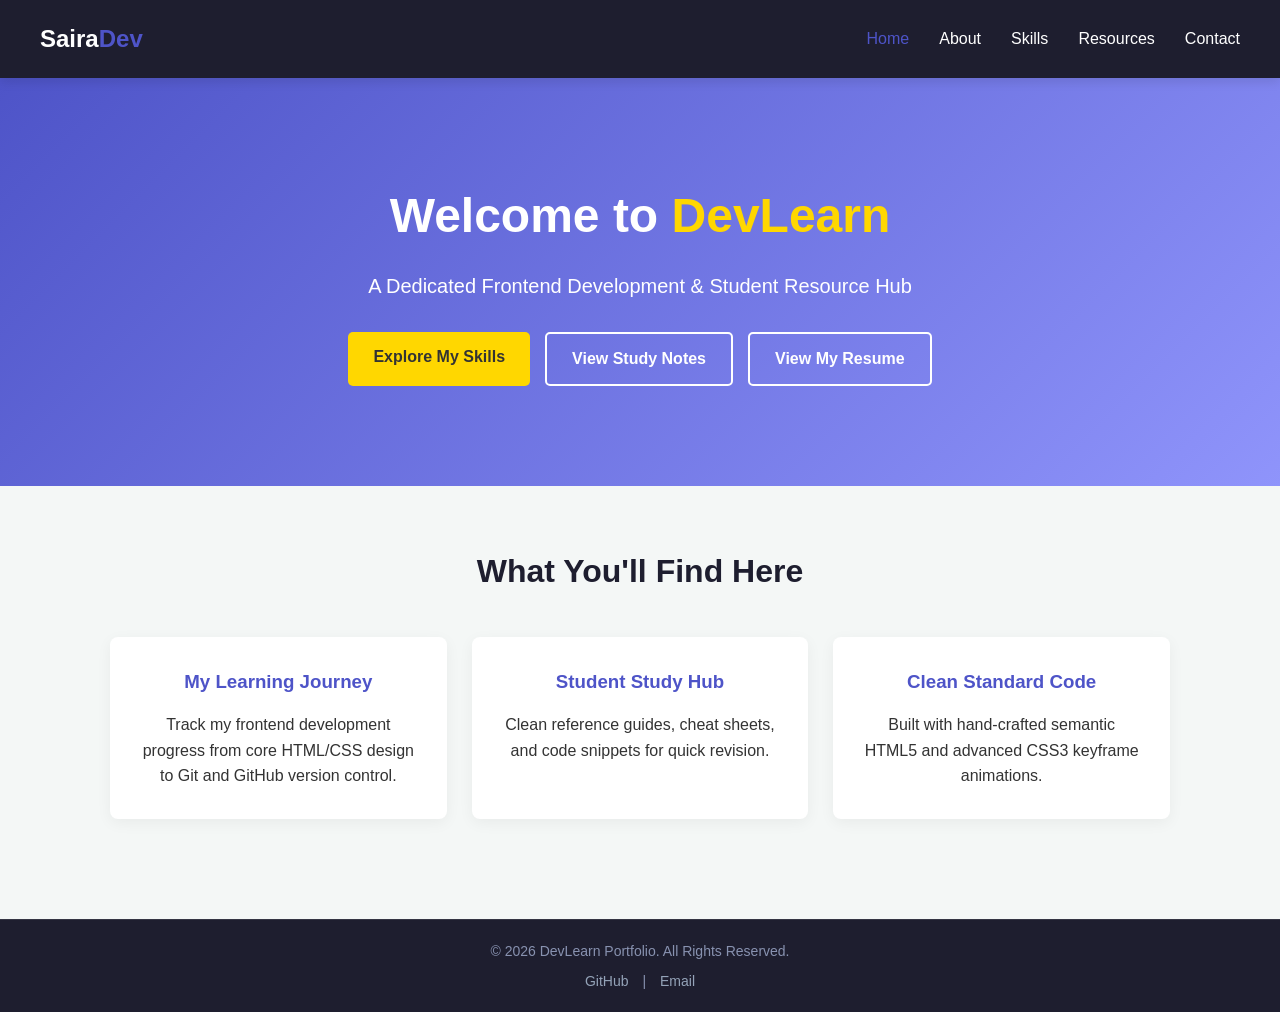
==== index.html @ e986c5b9 "Formatted document and cleaned code" ====
<!DOCTYPE html>
<html lang="en">

<head>
    <meta charset="UTF-8">
    <meta name="viewport" content="width=device-width, initial-scale=1.0">
    <title>Home - DevLearn Portfolio</title>
    <link rel="stylesheet" href="style.css">
</head>

<body>

    <!-- Header Navigation -->
    <header class="navbar">
        <div class="logo">Saira<span>Dev</span></div>

        <!-- Hidden checkbox and hamburger label for pure CSS mobile menu toggle -->
        <input type="checkbox" id="menu-btn" class="menu-btn">
        <label for="menu-btn" class="hamburger">
            <span class="bar"></span>
            <span class="bar"></span>
            <span class="bar"></span>
        </label>


        <nav>
            <ul class="nav-links">
                <li><a href="index.html" class="active">Home</a></li>
                <li><a href="about.html">About</a></li>
                <li><a href="skills.html">Skills</a></li>
                <li><a href="resources.html">Resources</a></li>
                <li><a href="contact.html">Contact</a></li>
            </ul>
        </nav>
    </header>

    <!-- Hero Section -->
    <section class="hero">
        <div class="hero-content">
            <h1>Welcome to <span class="highlight">DevLearn</span></h1>
            <p>A Dedicated Frontend Development & Student Resource Hub</p>
            <div class="btn-group">
                <a href="skills.html" class="btn primary-btn">Explore My Skills</a>
                <a href="resources.html" class="btn secondary-btn">View Study Notes</a>
                <a href="https://sayra26908.github.io/my-first-project/" class="btn secondary-btn" target="_blank">View
                    My Resume</a>
            </div>
        </div>
    </section>

    <!-- Quick Overview Section -->
    <section class="overview">
        <h2>What You'll Find Here</h2>
        <div class="overview-grid">
            <div class="overview-card">
                <h3>My Learning Journey</h3>
                <p>Track my frontend development progress from core HTML/CSS design to Git and GitHub version control.
                </p>
            </div>
            <div class="overview-card">
                <h3>Student Study Hub</h3>
                <p>Clean reference guides, cheat sheets, and code snippets for quick revision.</p>
            </div>
            <div class="overview-card">
                <h3>Clean Standard Code</h3>
                <p>Built with hand-crafted semantic HTML5 and advanced CSS3 keyframe animations.</p>
            </div>
        </div>
    </section>

    <!-- Footer with Social Links -->
    <footer class="site-footer">
        <p>&copy; 2026 DevLearn Portfolio. All Rights Reserved.</p>
        <div class="footer-socials">
            <a href="https://github.com/sayra26908" target="_blank">GitHub</a> |
            <a href="mailto:saira1235za@gmail.com">Email</a>
        </div>
    </footer>

</body>

</html>
---- style.css ----
/* Global Reset & Styling */
* {
    margin: 0;
    padding: 0;
    box-sizing: border-box;
    font-family: 'Segoe UI', Tahoma, Geneva, Verdana, sans-serif;
}

body {
    background-color: #f4f7f6;
    color: #333;
    line-height: 1.6;
}

/* Header & Navigation */
.navbar {
    display: flex;
    justify-content: space-between;
    align-items: center;
    background: #1e1e2f;
    padding: 20px 40px;
    color: white;
    position: sticky;
    top: 0;
    z-index: 1000;
    box-shadow: 0 4px 10px rgba(0, 0, 0, 0.1);
}

.logo {
    font-size: 24px;
    font-weight: bold;
}

.logo span {
    color: #4e54c8;
}

.nav-links {
    list-style: none;
    display: flex;
    gap: 30px;
    align-items: center;
}

.nav-links a {
    text-decoration: none;
    color: #fff;
    font-weight: 500;
    transition: color 0.3s ease;
}

.nav-links a:hover,
.nav-links a.active {
    color: #4e54c8;
}

/* Hero Section with Animation */
.hero {
    background: linear-gradient(135deg, #4e54c8, #8f94fb);
    color: white;
    text-align: center;
    padding: 100px 20px;
    animation: fadeIn 1.5s ease-in-out;
}

.hero-content h1 {
    font-size: 48px;
    margin-bottom: 15px;
}

.hero-content .highlight {
    color: #ffd700;
}

.hero-content p {
    font-size: 20px;
    margin-bottom: 30px;
}

.btn-group {
    display: flex;
    justify-content: center;
    gap: 15px;
}

.btn {
    display: inline-block;
    padding: 12px 25px;
    border-radius: 5px;
    text-decoration: none;
    font-weight: bold;
    transition: transform 0.3s ease, box-shadow 0.3s ease;
}

.primary-btn {
    background-color: #ffd700;
    color: #333;
}

.secondary-btn {
    background-color: transparent;
    border: 2px solid white;
    color: white;
}

.btn:hover {
    transform: translateY(-3px);
    box-shadow: 0 8px 15px rgba(0, 0, 0, 0.2);
}

/* Overview Section */
.overview {
    padding: 60px 20px;
    text-align: center;
    max-width: 1100px;
    margin: 0 auto;
}

.overview h2 {
    font-size: 32px;
    margin-bottom: 40px;
    color: #1e1e2f;
}

.overview-grid {
    display: grid;
    grid-template-columns: repeat(auto-fit, minmax(300px, 1fr));
    gap: 25px;
}

.overview-card {
    background: white;
    padding: 30px;
    border-radius: 8px;
    box-shadow: 0 4px 15px rgba(0, 0, 0, 0.05);
    transition: transform 0.3s ease, box-shadow 0.3s ease;
}

.overview-card:hover {
    transform: translateY(-5px);
    box-shadow: 0 10px 25px rgba(0, 0, 0, 0.1);
}

.overview-card h3 {
    margin-bottom: 15px;
    color: #4e54c8;
}

/* Page Header Section (For About, Skills, etc.) */
.page-header {
    background: linear-gradient(135deg, #1e1e2f, #4e54c8);
    color: white;
    text-align: center;
    padding: 60px 20px;
}

.page-header h1 {
    font-size: 38px;
    margin-bottom: 10px;
}

.page-header .highlight {
    color: #ffd700;
}

/* About Container & Cards */
.about-container {
    max-width: 900px;
    margin: 40px auto;
    padding: 0 20px;
    display: flex;
    flex-direction: column;
    gap: 25px;
}

.about-card {
    background: white;
    padding: 30px;
    border-radius: 8px;
    box-shadow: 0 4px 15px rgba(0, 0, 0, 0.05);
    border-left: 5px solid #4e54c8;
    transition: transform 0.3s ease;
}

.about-card:hover {
    transform: translateX(5px);
}

.about-card h2 {
    color: #1e1e2f;
    margin-bottom: 15px;
}

.about-card ul {
    list-style: square;
    padding-left: 20px;
}

.about-card ul li {
    margin-bottom: 10px;
}

/* Footer */
footer {
    text-align: center;
    background: #1e1e2f;
    color: white;
    padding: 20px;
    margin-top: 50px;
}

/* Keyframe Animations */
@keyframes fadeIn {
    from {
        opacity: 0;
        transform: translateY(-20px);
    }

    to {
        opacity: 1;
        transform: translateY(0);
    }
}

/* Skills Page Styling */
.skills-container {
    max-width: 1100px;
    margin: 50px auto;
    padding: 0 20px;
}

.skills-grid {
    display: grid;
    grid-template-columns: repeat(auto-fit, minmax(240px, 1fr));
    gap: 25px;
}

.skill-card {
    background: white;
    padding: 30px;
    border-radius: 10px;
    text-align: center;
    box-shadow: 0 4px 15px rgba(0, 0, 0, 0.05);
    transition: transform 0.3s ease, box-shadow 0.3s ease;
}

.skill-card:hover {
    transform: translateY(-8px);
    box-shadow: 0 12px 20px rgba(78, 84, 200, 0.15);
}

.skill-icon {
    font-size: 40px;
    margin-bottom: 15px;
}

.skill-card h3 {
    color: #1e1e2f;
    margin-bottom: 10px;
}

.skill-card p {
    color: #666;
    font-size: 14px;
}

/* Upcoming JavaScript Skill Card Styling */
.upcoming-skill {
    border: 2px dashed #4e54c8;
    background: #f0f2ff;
}

/* Resources Page Styling */
.resources-container {
    max-width: 1000px;
    margin: 40px auto;
    padding: 0 20px;
    display: flex;
    flex-direction: column;
    gap: 30px;
}

.resource-card {
    background: white;
    padding: 30px;
    border-radius: 10px;
    box-shadow: 0 4px 15px rgba(0, 0, 0, 0.05);
    border-left: 5px solid #4e54c8;
}

.resource-card h2 {
    color: #1e1e2f;
    margin-bottom: 12px;
    font-size: 22px;
}

.resource-card h3 {
    color: #4e54c8;
    margin: 15px 0 10px 0;
    font-size: 16px;
}

.resource-card p {
    color: #555;
    margin-bottom: 15px;
    line-height: 1.6;
}

.resource-list {
    list-style-type: none;
    padding: 0;
}

.resource-list li {
    padding: 8px 0;
    border-bottom: 1px solid #eee;
    color: #444;
}

.resource-list code {
    background: #f0f2ff;
    color: #4e54c8;
    padding: 2px 6px;
    border-radius: 4px;
    font-weight: bold;
}

/* Code Boxes Styling */
.code-box,
.code-block {
    background: #1e1e2f;
    color: #00f2fe;
    padding: 15px 20px;
    border-radius: 6px;
    font-family: 'Courier New', Courier, monospace;
    font-size: 14px;
    overflow-x: auto;
    line-height: 1.6;
}

.code-box p {
    margin: 6px 0;
    color: #fff;
}

.code-box code {
    color: #4facfe;
    font-weight: bold;
}

/* Contact Page Styling */
.contact-container {
    width: 100%;
    max-width: 1200px;
    margin: 40px auto;
    padding: 0 20px;
    display: grid;
    grid-template-columns: 1fr 1.5fr;
    gap: 30px;
    justify-content: center;
}


.contact-info {
    background: #1e1e2f;
    color: white;
    padding: 30px;
    border-radius: 10px;
    display: flex;
    flex-direction: column;
    gap: 20px;
}

.contact-info h2 {
    color: #00f2fe;
    font-size: 24px;
}

.contact-info p {
    color: #ccc;
    line-height: 1.6;
}

.info-item h3 {
    color: #4e54c8;
    font-size: 16px;
    margin-bottom: 5px;
}

.info-item p {
    color: #fff;
    font-weight: 500;
}

.contact-form-card {
    background: white;
    padding: 30px;
    border-radius: 10px;
    box-shadow: 0 4px 15px rgba(0, 0, 0, 0.05);
}

.contact-form-card h2 {
    color: #1e1e2f;
    margin-bottom: 20px;
}

.form-group {
    margin-bottom: 18px;
}

.form-group label {
    display: block;
    margin-bottom: 6px;
    color: #333;
    font-weight: bold;
    font-size: 14px;
}

.form-group input,
.form-group textarea {
    width: 100%;
    padding: 12px;
    border: 1px solid #ccc;
    border-radius: 6px;
    font-size: 14px;
    font-family: inherit;
    transition: border-color 0.3s ease;
}

.form-group input:focus,
.form-group textarea:focus {
    outline: none;
    border-color: #4e54c8;
}

.btn-submit {
    background: linear-gradient(135deg, #4e54c8, #00f2fe);
    color: white;
    padding: 12px 25px;
    border: none;
    border-radius: 6px;
    font-size: 16px;
    font-weight: bold;
    cursor: pointer;
    transition: opacity 0.3s ease;
    width: 100%;
}

.btn-submit:hover {
    opacity: 0.9;
}

/* ---  Smooth Hover Animation for Buttons --- */
.btn {
    transition: transform 0.3s ease, box-shadow 0.3s ease;
}

.btn:hover {
    transform: translateY(-3px);
    box-shadow: 0 6px 15px rgba(0, 242, 254, 0.3);
}

/* --- Clean Footer Style --- */
.site-footer {
    text-align: center;
    padding: 20px 0;
    margin-top: 40px;
    border-top: 1px solid rgba(255, 255, 255, 0.1);
    color: #8892b0;
    font-size: 14px;
}

.journey-item {
    margin-top: 10px;
}

/* --- Footer Social Links Styling --- */
.site-footer .footer-socials {
    margin-top: 8px;
}

.site-footer .footer-socials a {
    color: #94a3b8;
    margin: 0 10px;
    text-decoration: none;
    transition: color 0.3s ease;
}

.site-footer .footer-socials a:hover {
    color: #007bff;
}

/* --- Download/View CV Card Styling --- */
.cv-card {
    text-align: center;
}

.cv-card p {
    margin-bottom: 15px;
    color: #4a5568;
}

.download-btn {
    display: inline-block;
    background-color: #007bff;
    color: #ffffff;
    padding: 10px 24px;
    border-radius: 6px;
    text-decoration: none;
    font-weight: bold;
    transition: background-color 0.3s ease;
}

.download-btn:hover {
    background-color: #0056b3;
}

/* --- Contact Page Link Styling --- */
.contact-info a {
    color: #ffffff;
    text-decoration: none;
    transition: color 0.3s ease;
}

.contact-info a:hover {
    color: #007bff;
    text-decoration: underline;
}

/* --- Personal Profile Card & Avatar Styling --- */
.profile-card {
    text-align: center;
}

.profile-avatar {
    width: 150px;
    height: 150px;
    border-radius: 50%;
    border: 3px solid #007bff;
    box-shadow: 0 4px 12px rgba(0, 123, 255, 0.25);
    object-fit: cover;
    margin: 0 auto 15px auto;
    display: block;
}

/* Hide the checkbox from the screen */
.menu-btn {
    display: none;
}

/* Hamburger Icon Styling */
.hamburger {
    display: none;
    flex-direction: column;
    cursor: pointer;
    gap: 5px;
}

.hamburger .bar {
    width: 25px;
    height: 3px;
    background-color: #ffffff;
    border-radius: 2px;
    transition: all 0.3s ease;
}


/* ==========================================
   COMPLETE RESPONSIVE DESIGN (MEDIA QUERIES)
   ========================================== */

/* 1. Laptops & Large Tablets (max-width: 992px) */
@media (max-width: 992px) {

    .about-container,
    .skills-container,
    .resources-container,
    .contact-container {
        grid-template-columns: repeat(2, 1fr);
        /* 3 ya 4 columns ko 2 columns mein convert karega */
        gap: 20px;
        padding: 20px;
    }
}

/* 2. Tablets & Small Screens (max-width: 768px) */
@media (max-width: 768px) {
    .navbar {
        position: relative;
        padding: 15px 20px;
        display: flex;
        justify-content: space-between;
        /* Mobile view mein bhi right side par rakhne ke liye */
        align-items: center;
    }

    .hamburger {
        display: flex;
        /* Show 3 lines icon on mobile screens */
    }

    /* Menu initially hidden off-screen */
    .nav-links {
        position: absolute;
        top: 70px;
        right: -100%;
        width: 220px;
        background-color: #1e1e2f;
        flex-direction: column;
        padding: 20px;
        border-radius: 8px;
        box-shadow: 0 10px 20px rgba(0, 0, 0, 0.4);
        gap: 20px;
        transition: right 0.4s ease;
        z-index: 1001;
    }

    /* --- Toggle Menu when Checkbox is Checked --- */
    .menu-btn:checked~nav .nav-links {
        right: 20px;
    }

    /* Transform Hamburger Icon to 'X' (Cross) when Checked */
    .menu-btn:checked~.hamburger .bar:nth-child(1) {
        transform: translateY(8px) rotate(45deg);
    }

    .menu-btn:checked~.hamburger .bar:nth-child(2) {
        opacity: 0;
    }

    .menu-btn:checked~.hamburger .bar:nth-child(3) {
        transform: translateY(-8px) rotate(-45deg);
    }
}

/* 3. Mobile Phones (max-width: 600px) */
@media (max-width: 600px) {

    /* All Containers convert to 1 Column (Single Column Layout) */
    .about-container,
    .skills-container,
    .resources-container,
    .contact-container {
        grid-template-columns: 1fr;
        /* Saare cards ek ke neeche ek aayenge */
        padding: 15px 10px;
        gap: 15px;
    }

    /* Personal Profile & Avatar Responsiveness */
    .profile-card {
        padding: 20px 15px;
    }

    .profile-avatar {
        width: 120px;
        /* Mobile screen par avatar image ka size thoda adjust hoga */
        height: 120px;
        margin-bottom: 12px;
    }

    .profile-introduction {
        flex-direction: column;
        text-align: center;
    }

    /* Footer Responsiveness */
    .site-footer {
        padding: 20px 10px;
        font-size: 14px;
    }

    .footer-socials {
        margin-top: 8px;
    }
}
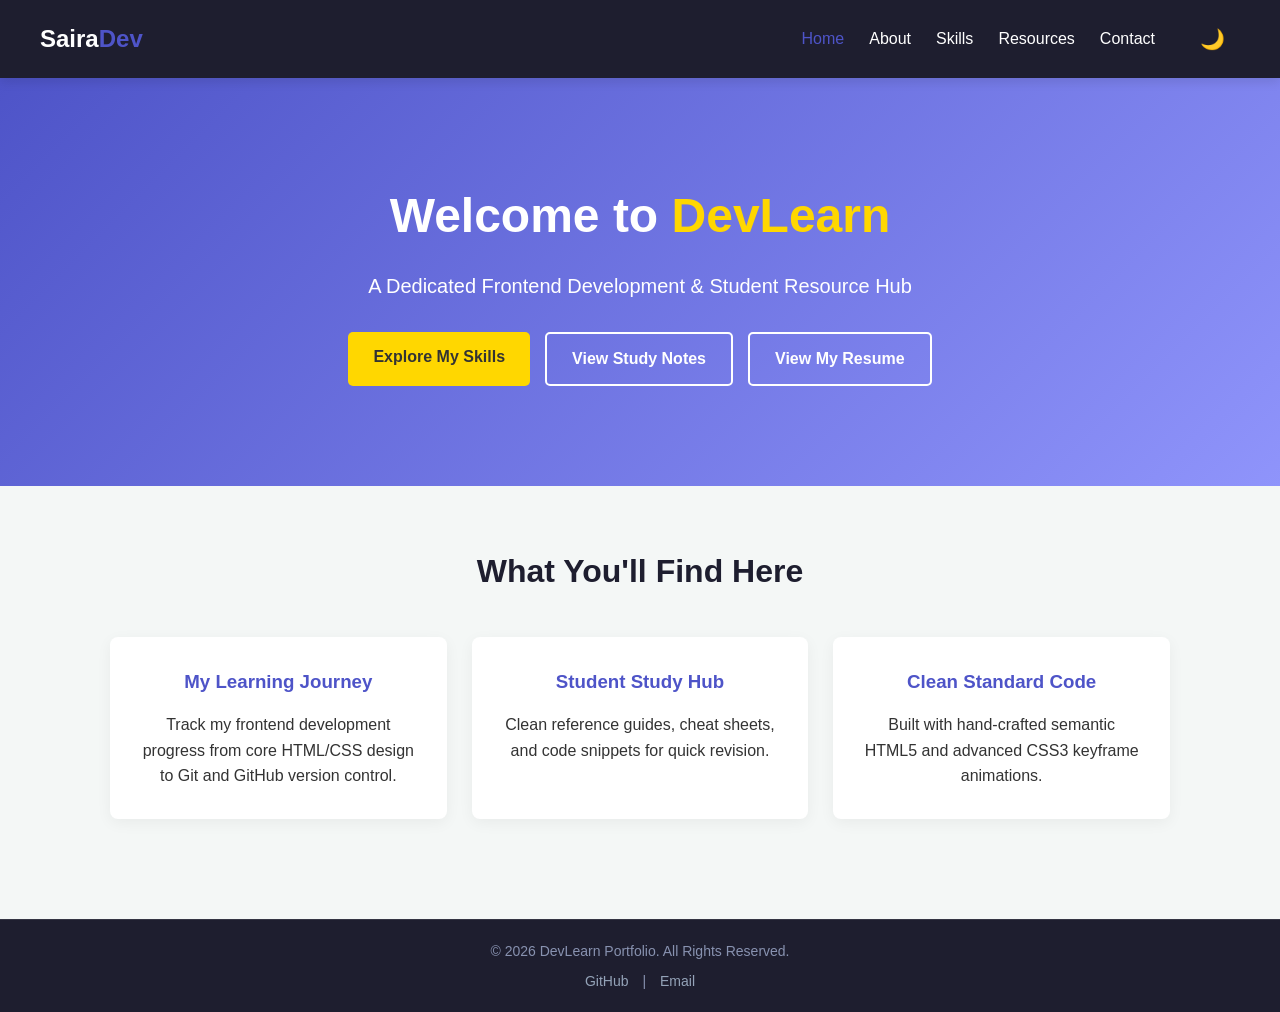
==== commit 055b6ee5: "navbar and dark mode layout fixed" ====
--- a/index.html
+++ b/index.html
@@ -13,25 +13,32 @@
     <!-- Header Navigation -->
     <header class="navbar">
         <div class="logo">Saira<span>Dev</span></div>
-
-        <!-- Hidden checkbox and hamburger label for pure CSS mobile menu toggle -->
-        <input type="checkbox" id="menu-btn" class="menu-btn">
-        <label for="menu-btn" class="hamburger">
-            <span class="bar"></span>
-            <span class="bar"></span>
-            <span class="bar"></span>
-        </label>
+        <div class="nav-right-group">
+            <!-- Hidden checkbox and hamburger label for pure CSS mobile menu toggle -->
+            <input type="checkbox" id="menu-btn" class="menu-btn">
+            <label for="menu-btn" class="hamburger">
+                <span class="bar"></span>
+                <span class="bar"></span>
+                <span class="bar"></span>
+            </label>
 
 
-        <nav>
-            <ul class="nav-links">
-                <li><a href="index.html" class="active">Home</a></li>
-                <li><a href="about.html">About</a></li>
-                <li><a href="skills.html">Skills</a></li>
-                <li><a href="resources.html">Resources</a></li>
-                <li><a href="contact.html">Contact</a></li>
-            </ul>
-        </nav>
+            <nav>
+                <ul class="nav-links">
+                    <li><a href="index.html" class="active">Home</a></li>
+                    <li><a href="about.html">About</a></li>
+                    <li><a href="skills.html">Skills</a></li>
+                    <li><a href="resources.html">Resources</a></li>
+                    <li><a href="contact.html">Contact</a></li>
+                </ul>
+            </nav>
+            <!-- Pure CSS Dark Mode Toggle Checkbox & Icon -->
+            <input type="checkbox" id="dark-btn" class="dark-btn">
+            <label for="dark-btn" class="dark-icon" aria-label="Toggle dark mode">
+                <span class="moon">🌙</span>
+                <span class="sun">☀️</span>
+            </label>
+        </div>
     </header>
 
     <!-- Hero Section -->
--- a/style.css
+++ b/style.css
@@ -564,31 +564,173 @@
     transition: all 0.3s ease;
 }
 
+/* ==========================================
+   PURE CSS DARK MODE (NO JAVASCRIPT)
+   ========================================== */
+
+/* Hide the dark mode checkbox */
+.dark-btn {
+    display: none;
+}
+
+/* Dark Mode Toggle Icon Styling */
+.dark-icon {
+    cursor: pointer;
+    font-size: 20px;
+    margin-left: auto;
+    margin-right: 15px;
+    display: flex;
+    align-items: center;
+    justify-content: center;
+    transition: transform 0.3s ease;
+}
+
+.dark-icon:hover {
+    transform: scale(1.1);
+}
+
+/* Default state: Show Moon, Hide Sun */
+.dark-icon .sun {
+    display: none;
+}
+
+/* When checked: Show Sun, Hide Moon */
+#dark-btn:checked~.dark-icon .moon {
+    display: none;
+}
+
+#dark-btn:checked~.dark-icon .sun {
+    display: inline;
+}
+
+/* --- Global Dark Theme Changes using :has() --- */
+body:has(#dark-btn:checked) {
+    background-color: #121212;
+    color: #e0e0e0;
+}
+
+body:has(#dark-btn:checked) .overview-card,
+body:has(#dark-btn:checked) .about-card,
+body:has(#dark-btn:checked) .skill-card,
+body:has(#dark-btn:checked) .resource-card,
+body:has(#dark-btn:checked) .contact-form-card {
+    background: #1e1e2f;
+    color: #e0e0e0;
+    box-shadow: 0 4px 15px rgba(0, 0, 0, 0.4);
+}
+
+body:has(#dark-btn:checked) .overview-card h3,
+body:has(#dark-btn:checked) .about-card h2,
+body:has(#dark-btn:checked) .skill-card h3,
+body:has(#dark-btn:checked) .resource-card h2,
+body:has(#dark-btn:checked) .contact-form-card h2 {
+    color: #00f2fe;
+}
+
+body:has(#dark-btn:checked) .overview-card p,
+body:has(#dark-btn:checked) .about-card p,
+body:has(#dark-btn:checked) .skill-card p,
+body:has(#dark-btn:checked) .resource-card p,
+body:has(#dark-btn:checked) .contact-form-card p,
+body:has(#dark-btn:checked) .about-card ul li {
+    color: #b0c4de;
+}
+
+body:has(#dark-btn:checked) .form-group input,
+body:has(#dark-btn:checked) .form-group textarea {
+    background-color: #2a2a3e;
+    color: #fff;
+    border-color: #444;
+}
+
+/* Dark Mode Toggle Icon Styling */
+.dark-icon {
+    cursor: pointer;
+    font-size: 20px;
+    margin-left: 20px;
+    display: flex;
+    align-items: center;
+    justify-content: center;
+    transition: transform 0.3s ease;
+}
+
+.dark-icon:hover {
+    transform: scale(1.1);
+}
+
+/* Navbar Right Group Wrapper */
+.nav-right-group {
+    display: flex;
+    align-items: center;
+    gap: 25px;
+    /* Links aur moon icon ke darmiyan fasla */
+    margin-left: auto;
+    /* Poori group ko utha kar right side par kar dega */
+}
+
+.nav-links {
+    display: flex;
+    list-style: none;
+    gap: 25px;
+}
+
+/* Dark Mode Icon Styling */
+.dark-btn {
+    display: none;
+}
+
+.dark-icon {
+    cursor: pointer;
+    font-size: 20px;
+    display: flex;
+    align-items: center;
+    justify-content: center;
+    transition: transform 0.3s ease;
+}
+
+.dark-icon:hover {
+    transform: scale(1.1);
+}
+
+.dark-icon .sun {
+    display: none;
+}
+
+#dark-btn:checked~.dark-icon .moon {
+    display: none;
+}
+
+#dark-btn:checked~.dark-icon .sun {
+    display: inline;
+}
 
 /* ==========================================
    COMPLETE RESPONSIVE DESIGN (MEDIA QUERIES)
    ========================================== */
 
 /* 1. Laptops & Large Tablets (max-width: 992px) */
+
 @media (max-width: 992px) {
+    .contact-container {
+        grid-template-columns: 1fr;
+        gap: 20px;
+        padding: 20px;
+    }
 
     .about-container,
     .skills-container,
-    .resources-container,
-    .contact-container {
-        grid-template-columns: repeat(2, 1fr);
-        /* 3 ya 4 columns ko 2 columns mein convert karega */
-        gap: 20px;
+    .resources-container {
         padding: 20px;
     }
 }
+
 
 /* 2. Tablets & Small Screens (max-width: 768px) */
 @media (max-width: 768px) {
     .navbar {
+        display: flex;
         position: relative;
         padding: 15px 20px;
-        display: flex;
         justify-content: space-between;
         /* Mobile view mein bhi right side par rakhne ke liye */
         align-items: center;
@@ -596,7 +738,8 @@
 
     .hamburger {
         display: flex;
-        /* Show 3 lines icon on mobile screens */
+        margin-left: auto;
+        cursor: pointer;
     }
 
     /* Menu initially hidden off-screen */
